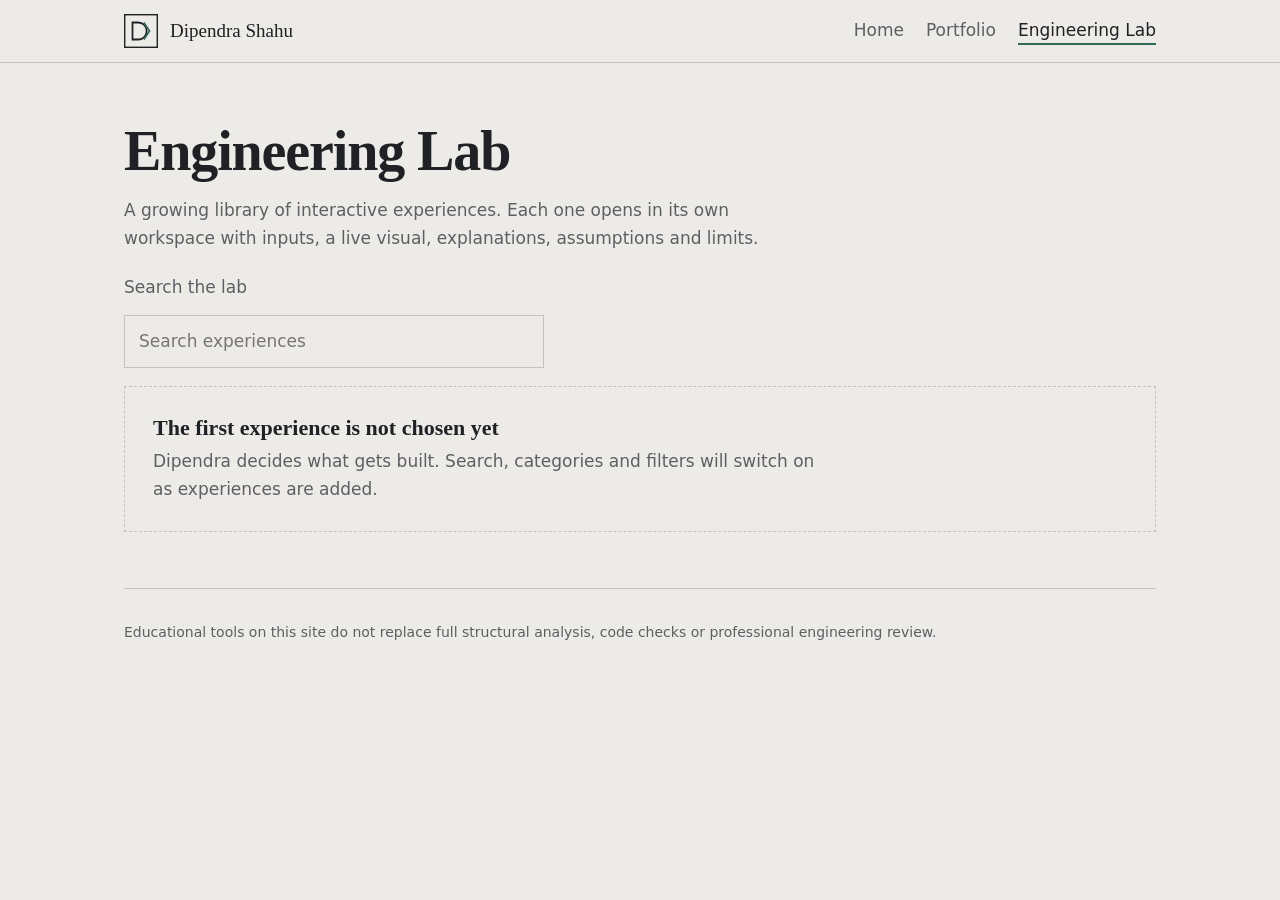
==== lab/index.html @ fe6e0334 "Add files via upload" ====
<!DOCTYPE html><html lang="en"><head><meta charset="UTF-8"><meta name="viewport" content="width=device-width,initial-scale=1"><title>Engineering Lab | Dipendra Shahu</title><link rel="stylesheet" href="../css/style.css"></head><body>
<header><div class="wrap"><a class="brand" href="../index.html"><img src="../assets/monogram.svg" alt="">Dipendra Shahu</a><nav aria-label="Main"><a href="../index.html">Home</a><a href="../portfolio/index.html">Portfolio</a><a href="../lab/index.html" aria-current="page">Engineering Lab</a></nav></div></header>
<main class="wrap"><section class="block"><h1 style="font-size:clamp(34px,6vw,56px)">Engineering Lab</h1><p style="margin-top:14px">A growing library of interactive experiences. Each one opens in its own workspace with inputs, a live visual, explanations, assumptions and limits.</p>
<label for="q" class="sr" style="display:block;margin-top:22px;color:var(--mute)">Search the lab</label><input id="q" class="search" type="search" placeholder="Search experiences" disabled>
<div class="empty"><h3>The first experience is not chosen yet</h3><p>Dipendra decides what gets built. Search, categories and filters will switch on as experiences are added.</p></div></section></main>
<footer><div class="wrap">Educational tools on this site do not replace full structural analysis, code checks or professional engineering review.</div></footer></body></html>
---- css/style.css ----
:root{--paper:#ecebe7;--ink:#202124;--mute:#5d5f63;--line:#c4c3bc;--soft:#e0dfd9;--accent:#2f6b5a;--serif:"Iowan Old Style","Palatino Linotype",Palatino,Georgia,serif;--sans:system-ui,-apple-system,"Segoe UI",Roboto,sans-serif}
*{box-sizing:border-box;margin:0;padding:0}
html{scroll-behavior:smooth}
body{background:var(--paper);color:var(--ink);font:17px/1.6 var(--sans)}
a{color:inherit}
a:focus-visible,input:focus-visible{outline:3px solid var(--accent);outline-offset:3px}
.wrap{max-width:1080px;margin:0 auto;padding:0 24px}
header{border-bottom:1px solid var(--line)}
header .wrap{display:flex;align-items:center;justify-content:space-between;gap:16px;flex-wrap:wrap;padding-top:14px;padding-bottom:14px}
.brand{display:flex;align-items:center;gap:12px;text-decoration:none;font-family:var(--serif);font-size:19px}
.brand img{width:34px;height:34px}
nav a{text-decoration:none;margin-left:22px;color:var(--mute);padding-bottom:3px;border-bottom:2px solid transparent}
nav a:hover,nav a[aria-current]{color:var(--ink);border-color:var(--accent)}
h1,h2,h3{font-family:var(--serif);font-weight:600;line-height:1.15}
h1{font-size:clamp(40px,8vw,84px);letter-spacing:-.02em}
h2{font-size:clamp(26px,4vw,36px);margin-bottom:14px}
h3{font-size:22px;margin-bottom:8px}
p{max-width:62ch;color:var(--mute)}
.hero{display:grid;grid-template-columns:1fr;gap:40px;padding:64px 0 56px}
.hero p{font-size:19px;margin-top:20px;color:var(--ink)}
.preview{border:1px solid var(--line);background:var(--soft);padding:18px}
.preview svg{width:100%;height:auto;display:block}
.preview label{display:flex;gap:14px;align-items:center;font-size:15px;color:var(--mute);margin-top:8px}
.preview input{flex:1;accent-color:var(--accent)}
.preview small{display:block;margin-top:6px;color:var(--mute);font-size:13px}
.routes{display:grid;grid-template-columns:1fr;border-top:1px solid var(--line);border-bottom:1px solid var(--line)}
.routes a{display:block;padding:36px 0;text-decoration:none}
.routes a:hover h2{color:var(--accent)}
.routes a+a{border-top:1px solid var(--line)}
section.block{padding:56px 0;border-bottom:1px solid var(--line)}
.empty{border:1px dashed var(--line);padding:28px;margin-top:18px}
.empty p{margin-top:6px}
.search{width:100%;max-width:420px;padding:12px 14px;border:1px solid var(--line);background:var(--paper);font:inherit;margin-top:14px}
footer{padding:32px 0;font-size:14px;color:var(--mute)}
@media(min-width:820px){.hero{grid-template-columns:1.05fr 1fr;align-items:center}.routes{grid-template-columns:1fr 1fr}.routes a{padding:44px 32px 44px 0}.routes a+a{border-top:0;border-left:1px solid var(--line);padding:44px 0 44px 32px}}
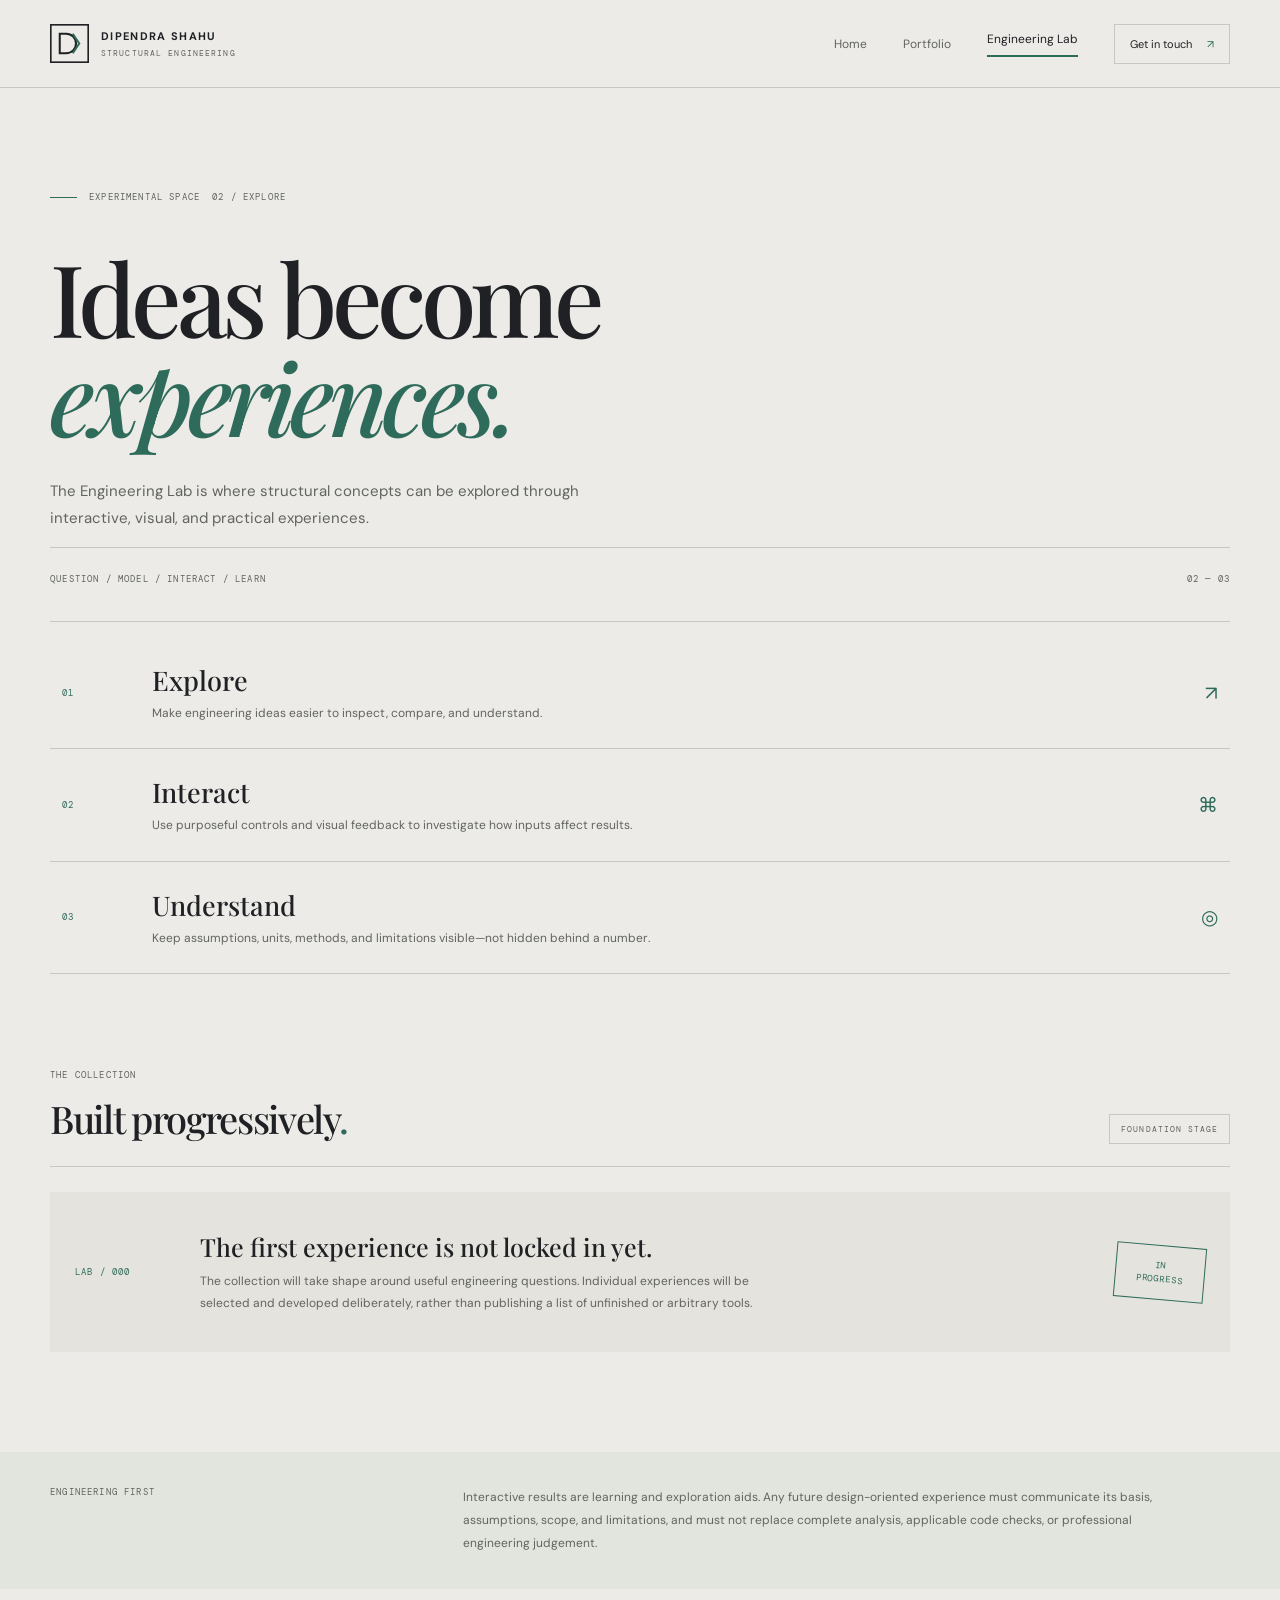
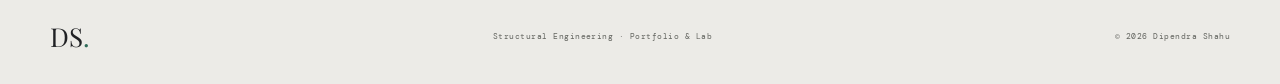
==== commit 7403bdf7: "Redesign portfolio and Engineering Lab foundation" ====
--- a/lab/index.html
+++ b/lab/index.html
@@ -1,6 +1,41 @@
-<!DOCTYPE html><html lang="en"><head><meta charset="UTF-8"><meta name="viewport" content="width=device-width,initial-scale=1"><title>Engineering Lab | Dipendra Shahu</title><link rel="stylesheet" href="../css/style.css"></head><body>
-<header><div class="wrap"><a class="brand" href="../index.html"><img src="../assets/monogram.svg" alt="">Dipendra Shahu</a><nav aria-label="Main"><a href="../index.html">Home</a><a href="../portfolio/index.html">Portfolio</a><a href="../lab/index.html" aria-current="page">Engineering Lab</a></nav></div></header>
-<main class="wrap"><section class="block"><h1 style="font-size:clamp(34px,6vw,56px)">Engineering Lab</h1><p style="margin-top:14px">A growing library of interactive experiences. Each one opens in its own workspace with inputs, a live visual, explanations, assumptions and limits.</p>
-<label for="q" class="sr" style="display:block;margin-top:22px;color:var(--mute)">Search the lab</label><input id="q" class="search" type="search" placeholder="Search experiences" disabled>
-<div class="empty"><h3>The first experience is not chosen yet</h3><p>Dipendra decides what gets built. Search, categories and filters will switch on as experiences are added.</p></div></section></main>
-<footer><div class="wrap">Educational tools on this site do not replace full structural analysis, code checks or professional engineering review.</div></footer></body></html>
+<!doctype html>
+<html lang="en">
+<head>
+  <meta charset="utf-8">
+  <meta name="viewport" content="width=device-width, initial-scale=1">
+  <meta name="theme-color" content="#ecebe7">
+  <meta name="description" content="An evolving interactive laboratory for structural engineering exploration by Dipendra Shahu.">
+  <title>Engineering Lab — Dipendra Shahu</title>
+  <link rel="preconnect" href="https://fonts.googleapis.com">
+  <link rel="preconnect" href="https://fonts.gstatic.com" crossorigin>
+  <link href="https://fonts.googleapis.com/css2?family=DM+Mono:wght@400;500&family=DM+Sans:wght@400;500;600;700&family=Playfair+Display:wght@500;600;700&display=swap" rel="stylesheet">
+  <link rel="stylesheet" href="../css/style.css">
+  <script src="../js/main.js" defer></script>
+</head>
+<body>
+  <header class="site-header">
+    <a class="brand" href="../index.html" aria-label="Dipendra Shahu home"><img src="../assets/monogram.svg" alt="" class="brand-mark"><span class="brand-name">DIPENDRA SHAHU<span class="brand-sub">STRUCTURAL ENGINEERING</span></span></a>
+    <button class="menu-toggle" type="button" aria-expanded="false" aria-controls="site-nav" aria-label="Open navigation"><span></span><span></span></button>
+    <nav class="site-nav" id="site-nav"><a class="nav-link" href="../index.html">Home</a><a class="nav-link" href="../portfolio/index.html">Portfolio</a><a class="nav-link active" href="index.html">Engineering Lab</a><a class="nav-contact" href="mailto:hello@dipendrashahu.com">Get in touch <span>↗</span></a></nav>
+  </header>
+  <main>
+    <section class="page-hero lab-page-hero page-wrap">
+      <p class="eyebrow"><span class="eyebrow-line"></span> EXPERIMENTAL SPACE <span class="eyebrow-index">02 / EXPLORE</span></p>
+      <h1>Ideas become<br><em>experiences.</em></h1>
+      <p class="page-lead">The Engineering Lab is where structural concepts can be explored through interactive, visual, and practical experiences.</p>
+      <div class="page-hero-rule"><span>QUESTION / MODEL / INTERACT / LEARN</span><span>02 — 03</span></div>
+    </section>
+    <section class="lab-principles page-wrap">
+      <div class="lab-principle"><span class="principle-no">01</span><div><h2>Explore</h2><p>Make engineering ideas easier to inspect, compare, and understand.</p></div><span class="principle-symbol">↗</span></div>
+      <div class="lab-principle"><span class="principle-no">02</span><div><h2>Interact</h2><p>Use purposeful controls and visual feedback to investigate how inputs affect results.</p></div><span class="principle-symbol">⌘</span></div>
+      <div class="lab-principle"><span class="principle-no">03</span><div><h2>Understand</h2><p>Keep assumptions, units, methods, and limitations visible—not hidden behind a number.</p></div><span class="principle-symbol">◎</span></div>
+    </section>
+    <section class="lab-roadmap page-wrap">
+      <div class="section-heading"><div><p class="section-kicker">THE COLLECTION</p><h2>Built progressively<span>.</span></h2></div><span class="status-note">FOUNDATION STAGE</span></div>
+      <div class="roadmap-panel"><div class="roadmap-index">LAB / 000</div><div><h3>The first experience is not locked in yet.</h3><p>The collection will take shape around useful engineering questions. Individual experiences will be selected and developed deliberately, rather than publishing a list of unfinished or arbitrary tools.</p></div><div class="roadmap-stamp">IN<br>PROGRESS</div></div>
+    </section>
+    <section class="lab-note"><div class="page-wrap lab-note-inner"><p class="section-kicker">ENGINEERING FIRST</p><p>Interactive results are learning and exploration aids. Any future design-oriented experience must communicate its basis, assumptions, scope, and limitations, and must not replace complete analysis, applicable code checks, or professional engineering judgement.</p></div></section>
+  </main>
+  <footer class="site-footer page-wrap"><a class="footer-brand" href="../index.html">DS<span>.</span></a><p>Structural Engineering · Portfolio & Lab</p><p>© <span data-year>2026</span> Dipendra Shahu</p></footer>
+</body>
+</html>
--- a/css/style.css
+++ b/css/style.css
@@ -1,35 +1,16 @@
-:root{--paper:#ecebe7;--ink:#202124;--mute:#5d5f63;--line:#c4c3bc;--soft:#e0dfd9;--accent:#2f6b5a;--serif:"Iowan Old Style","Palatino Linotype",Palatino,Georgia,serif;--sans:system-ui,-apple-system,"Segoe UI",Roboto,sans-serif}
-*{box-sizing:border-box;margin:0;padding:0}
-html{scroll-behavior:smooth}
-body{background:var(--paper);color:var(--ink);font:17px/1.6 var(--sans)}
-a{color:inherit}
-a:focus-visible,input:focus-visible{outline:3px solid var(--accent);outline-offset:3px}
-.wrap{max-width:1080px;margin:0 auto;padding:0 24px}
-header{border-bottom:1px solid var(--line)}
-header .wrap{display:flex;align-items:center;justify-content:space-between;gap:16px;flex-wrap:wrap;padding-top:14px;padding-bottom:14px}
-.brand{display:flex;align-items:center;gap:12px;text-decoration:none;font-family:var(--serif);font-size:19px}
-.brand img{width:34px;height:34px}
-nav a{text-decoration:none;margin-left:22px;color:var(--mute);padding-bottom:3px;border-bottom:2px solid transparent}
-nav a:hover,nav a[aria-current]{color:var(--ink);border-color:var(--accent)}
-h1,h2,h3{font-family:var(--serif);font-weight:600;line-height:1.15}
-h1{font-size:clamp(40px,8vw,84px);letter-spacing:-.02em}
-h2{font-size:clamp(26px,4vw,36px);margin-bottom:14px}
-h3{font-size:22px;margin-bottom:8px}
-p{max-width:62ch;color:var(--mute)}
-.hero{display:grid;grid-template-columns:1fr;gap:40px;padding:64px 0 56px}
-.hero p{font-size:19px;margin-top:20px;color:var(--ink)}
-.preview{border:1px solid var(--line);background:var(--soft);padding:18px}
-.preview svg{width:100%;height:auto;display:block}
-.preview label{display:flex;gap:14px;align-items:center;font-size:15px;color:var(--mute);margin-top:8px}
-.preview input{flex:1;accent-color:var(--accent)}
-.preview small{display:block;margin-top:6px;color:var(--mute);font-size:13px}
-.routes{display:grid;grid-template-columns:1fr;border-top:1px solid var(--line);border-bottom:1px solid var(--line)}
-.routes a{display:block;padding:36px 0;text-decoration:none}
-.routes a:hover h2{color:var(--accent)}
-.routes a+a{border-top:1px solid var(--line)}
-section.block{padding:56px 0;border-bottom:1px solid var(--line)}
-.empty{border:1px dashed var(--line);padding:28px;margin-top:18px}
-.empty p{margin-top:6px}
-.search{width:100%;max-width:420px;padding:12px 14px;border:1px solid var(--line);background:var(--paper);font:inherit;margin-top:14px}
-footer{padding:32px 0;font-size:14px;color:var(--mute)}
-@media(min-width:820px){.hero{grid-template-columns:1.05fr 1fr;align-items:center}.routes{grid-template-columns:1fr 1fr}.routes a{padding:44px 32px 44px 0}.routes a+a{border-top:0;border-left:1px solid var(--line);padding:44px 0 44px 32px}}
+:root{--paper:#ecebe7;--paper-2:#e4e3dd;--ink:#202124;--muted:#62645f;--line:#c9c8c0;--soft:#d9d8d1;--accent:#2f6b5a;--accent-dark:#214e42;--serif:"Playfair Display",Georgia,serif;--sans:"DM Sans",Arial,sans-serif;--mono:"DM Mono",monospace;--wrap:1180px}
+*{box-sizing:border-box}html{scroll-behavior:smooth}body{margin:0;background:var(--paper);color:var(--ink);font-family:var(--sans);-webkit-font-smoothing:antialiased}a{color:inherit;text-decoration:none}.page-wrap{width:min(var(--wrap),calc(100% - 88px));margin-inline:auto}
+.site-header{height:88px;padding:0 max(44px,calc((100vw - var(--wrap))/2));display:flex;align-items:center;justify-content:space-between;border-bottom:1px solid var(--line);position:relative;z-index:5}.brand{display:flex;align-items:center;gap:12px}.brand-mark{width:39px;height:39px}.brand-name{font-size:11px;font-weight:700;letter-spacing:.12em;line-height:1.35}.brand-sub{display:block;margin-top:4px;font-family:var(--mono);font-size:8px;font-weight:400;letter-spacing:.14em;color:var(--muted)}.site-nav{display:flex;align-items:center;gap:36px}.nav-link{font-size:12px;color:var(--muted);transition:color .2s}.nav-link:hover,.nav-link.active{color:var(--ink)}.nav-link.active:after{content:"";display:block;height:2px;background:var(--accent);margin-top:8px}.nav-contact{font-size:11px;border:1px solid var(--line);padding:12px 15px}.nav-contact span{color:var(--accent);margin-left:12px}.menu-toggle{display:none}
+.hero{min-height:590px;padding-top:92px;padding-bottom:86px;display:grid;grid-template-columns:1.05fr .95fr;gap:7%;align-items:center}.eyebrow,.section-kicker,.destination-meta,.art-topline,.art-caption,.visual-caption,.page-hero-rule,.status-note,.principle-no,.roadmap-index{font-family:var(--mono);font-size:9px;letter-spacing:.13em;color:var(--muted)}.eyebrow{display:flex;align-items:center;gap:12px}.eyebrow-line{display:inline-block;width:27px;height:1px;background:var(--accent)}.eyebrow-index{margin-left:auto}.hero h1,.page-hero h1{font-family:var(--serif);font-size:clamp(62px,7.2vw,98px);font-weight:500;line-height:.99;letter-spacing:-.055em;margin:32px 0 24px}.hero h1 em,.page-hero h1 em,.statement-content h2 em{font-weight:500;color:var(--accent)}.hero-intro,.page-lead{max-width:440px;color:var(--muted);font-size:15px;line-height:1.8}.hero-actions{display:flex;align-items:center;gap:27px;margin-top:34px}.button{display:inline-flex;align-items:center;gap:25px;padding:16px 19px;font-size:11px;font-weight:600;transition:transform .2s,background .2s}.button:hover{transform:translateY(-2px)}.button-dark{background:var(--ink);color:var(--paper)}.button-dark span,.button-light span{font-size:15px;color:#8eb5a5}.text-link{font-size:11px;font-weight:600}.text-link span{margin-left:10px;color:var(--accent);font-size:16px}
+.hero-art{height:390px;background:var(--paper-2);padding:18px 20px;position:relative;overflow:hidden}.art-topline,.art-caption{display:flex;justify-content:space-between;font-size:8px}.art-grid{position:absolute;inset:54px 20px 48px;background-image:linear-gradient(to right,rgba(32,33,36,.07) 1px,transparent 1px),linear-gradient(to bottom,rgba(32,33,36,.07) 1px,transparent 1px);background-size:34px 34px}.art-axis{position:absolute;background:var(--accent);opacity:.75}.axis-x{height:1px;width:90%;left:5%;top:54%}.axis-y{width:1px;height:85%;top:7%;left:49%}.art-frame{position:absolute;border:1px solid var(--ink);transform:skewY(-29deg) rotate(0deg)}.frame-one{width:46%;height:43%;left:22%;top:26%}.frame-two{width:46%;height:43%;left:30%;top:18%;border-color:var(--accent);border-width:2px}.art-node{position:absolute;width:9px;height:9px;border-radius:50%;background:var(--accent);border:2px solid var(--paper-2)}.node-a{left:28%;top:22%}.node-b{left:72%;top:51%}.node-c{left:49%;top:72%}.art-label{position:absolute;font-family:var(--mono);font-size:8px;letter-spacing:.12em;color:var(--muted)}.label-a{left:8%;top:18%}.label-b{right:6%;bottom:20%}.art-coordinate{position:absolute;right:4%;top:8%;font-family:var(--mono);font-size:8px;line-height:1.7;color:var(--muted)}.art-number{position:absolute;left:7%;bottom:4%;font-family:var(--serif);font-size:60px;letter-spacing:-.08em}.art-number span{color:var(--accent)}.art-caption{position:absolute;bottom:17px;left:20px;right:20px}
+.intro-strip{padding:28px 0 35px;border-top:1px solid var(--line);display:grid;grid-template-columns:1fr 2fr;align-items:start}.section-kicker{margin:0}.intro-statement{font-family:var(--serif);font-size:clamp(23px,3vw,36px);line-height:1.35;max-width:650px;margin:0;letter-spacing:-.025em}.intro-statement span{color:var(--muted)}
+.destination-grid{display:grid;grid-template-columns:1fr 1fr;gap:20px;padding-top:16px;padding-bottom:110px}.destination-card{border:1px solid var(--line);padding:20px;display:block;transition:border-color .25s,transform .25s}.destination-card:hover{border-color:var(--accent);transform:translateY(-4px)}.destination-meta{display:flex;justify-content:space-between}.destination-meta span:last-child{font-size:16px;color:var(--accent)}.destination-visual{height:230px;position:relative;overflow:hidden;margin:17px 0 21px}.portfolio-visual{background:#dcded7}.sheet{position:absolute;width:42%;height:75%;border:1px solid #777d73;background:#e9e9e2;transform:rotate(-8deg)}.sheet-back{left:28%;top:14%;opacity:.65}.sheet-front{left:36%;top:8%;padding:25px 18px;box-shadow:12px 12px 0 rgba(32,33,36,.08);transform:rotate(5deg)}.sheet-front i{display:block;height:3px;background:#aeb3a8;margin-bottom:12px;width:80%}.sheet-front i:nth-child(2){width:58%}.sheet-front i:nth-child(3){width:70%}.sheet-front b{display:block;width:100%;height:62px;margin-top:17px;border:1px solid var(--accent);background:repeating-linear-gradient(0deg,transparent 0 10px,rgba(47,107,90,.16) 11px 12px)}.visual-caption{position:absolute;bottom:15px;left:16px;font-size:8px}.lab-visual{background:#dce2dc}.lab-orbit{position:absolute;border:1px solid rgba(47,107,90,.55);border-radius:50%;left:50%;top:48%;transform:translate(-50%,-50%) rotate(-25deg)}.orbit-one{width:250px;height:130px}.orbit-two{width:190px;height:190px;transform:translate(-50%,-50%) rotate(55deg)}.lab-core{position:absolute;width:58px;height:58px;border-radius:50%;left:50%;top:48%;transform:translate(-50%,-50%);background:var(--accent);box-shadow:0 0 0 12px rgba(47,107,90,.1)}.lab-point{position:absolute;width:10px;height:10px;border-radius:50%;background:var(--ink)}.point-one{left:28%;top:29%}.point-two{right:25%;top:57%}.point-three{left:52%;bottom:12%}.destination-bottom{display:flex;align-items:center;justify-content:space-between}.destination-bottom h2{font-family:var(--serif);font-size:29px;font-weight:500;margin:0 0 7px}.destination-bottom p{font-size:12px;color:var(--muted);margin:0}.round-arrow{width:38px;height:38px;border:1px solid var(--line);border-radius:50%;display:grid;place-items:center;color:var(--accent)}
+.statement-section{border-top:1px solid var(--line);padding:34px 0 105px;display:grid;grid-template-columns:1fr 2fr;gap:30px}.statement-content h2{font-family:var(--serif);font-weight:500;font-size:clamp(32px,4.4vw,54px);line-height:1.2;letter-spacing:-.035em;margin:0 0 22px}.statement-content p{max-width:520px;font-size:13px;line-height:1.9;color:var(--muted);margin:0}
+.work-preview{padding-bottom:110px}.section-heading{display:flex;align-items:end;justify-content:space-between;border-bottom:1px solid var(--line);padding-bottom:22px}.section-heading h2{font-family:var(--serif);font-size:38px;font-weight:500;letter-spacing:-.035em;margin:12px 0 0}.section-heading h2 span,.profile-inner h2 span{color:var(--accent)}.section-heading>.text-link{margin-bottom:5px}.empty-work{display:grid;grid-template-columns:70px 1fr 50px;align-items:center;padding:32px 20px;border-bottom:1px solid var(--line)}.empty-index{font-family:var(--mono);font-size:11px;color:var(--accent)}.empty-work h3,.case-empty h3,.roadmap-panel h3{font-family:var(--serif);font-size:23px;font-weight:500;margin:0 0 8px}.empty-work p,.case-empty p,.roadmap-panel p{font-size:12px;line-height:1.8;color:var(--muted);max-width:600px;margin:0}.empty-mark{font-size:27px;color:var(--accent);justify-self:end}
+.closing-band{background:var(--accent-dark);color:var(--paper);padding:65px 0 72px}.closing-inner .section-kicker{color:#b3c8bd}.closing-inner h2{font-family:var(--serif);font-size:clamp(38px,5vw,58px);font-weight:500;line-height:1.12;letter-spacing:-.035em;margin:22px 0 28px}.button-light{background:var(--paper);color:var(--ink)}.button-light span{color:var(--accent)}
+.site-footer{min-height:95px;display:flex;align-items:center;justify-content:space-between;gap:20px}.footer-brand{font-family:var(--serif);font-size:26px}.footer-brand span{color:var(--accent)}.site-footer p{font-family:var(--mono);font-size:8px;letter-spacing:.06em;color:var(--muted)}
+.page-hero{padding-top:94px;padding-bottom:36px;min-height:475px;display:flex;flex-direction:column;align-items:flex-start}.page-hero h1{font-size:clamp(66px,8vw,100px);margin:35px 0 18px}.page-lead{max-width:530px}.page-hero-rule{margin-top:auto;padding-top:25px;border-top:1px solid var(--line);width:100%;display:flex;justify-content:space-between}.portfolio-intro{border-top:1px solid var(--line);padding:38px 0 95px;display:grid;grid-template-columns:1fr 1fr;gap:8%;align-items:start}.portfolio-intro h2{font-family:var(--serif);font-size:40px;font-weight:500;line-height:1.15;letter-spacing:-.03em;margin:17px 0 0}.portfolio-intro>p{font-size:13px;line-height:1.9;color:var(--muted);max-width:510px;margin:25px 0 0}.case-study-area{padding-bottom:100px}.status-note{border:1px solid var(--line);padding:9px 11px;font-size:8px}.case-empty{display:grid;grid-template-columns:210px 1fr;gap:45px;align-items:center;padding:55px 4%;border-bottom:1px solid var(--line)}.case-empty-graphic{height:160px;background:var(--paper-2);position:relative;display:grid;place-items:center;overflow:hidden}.case-empty-graphic span{font-family:var(--serif);font-size:52px;color:var(--accent);z-index:1}.case-empty-graphic i{position:absolute;width:170px;height:1px;background:var(--line);transform:rotate(35deg)}.case-empty-graphic i:nth-child(3){transform:rotate(-35deg)}.case-empty-graphic i:nth-child(4){transform:rotate(90deg)}.case-empty h3{font-size:27px}.profile-band{background:var(--paper-2);padding:60px 0}.profile-inner{display:grid;grid-template-columns:1fr 2fr;gap:30px}.profile-inner h2{font-family:var(--serif);font-size:38px;font-weight:500;margin:0 0 12px}.profile-inner p:not(.section-kicker){font-size:13px;line-height:1.8;color:var(--muted);max-width:560px;margin:0 0 20px}
+.lab-page-hero{min-height:490px}.lab-principles{border-top:1px solid var(--line);padding:15px 0 95px}.lab-principle{display:grid;grid-template-columns:90px 1fr 40px;align-items:center;padding:25px 12px;border-bottom:1px solid var(--line)}.principle-no{color:var(--accent)}.lab-principle h2{font-family:var(--serif);font-size:27px;font-weight:500;margin:0 0 5px}.lab-principle p{font-size:12px;color:var(--muted);margin:0;line-height:1.7}.principle-symbol{font-size:20px;color:var(--accent);justify-self:end}.lab-roadmap{padding-bottom:100px}.roadmap-panel{display:grid;grid-template-columns:100px 1fr 90px;gap:25px;align-items:center;padding:38px 25px;background:var(--paper-2);margin-top:25px}.roadmap-index{color:var(--accent)}.roadmap-panel h3{font-size:25px}.roadmap-stamp{border:1px solid var(--accent);color:var(--accent);font-family:var(--mono);font-size:9px;letter-spacing:.1em;line-height:1.5;text-align:center;padding:13px 8px;transform:rotate(5deg)}.lab-note{background:#e2e4de;padding:34px 0}.lab-note-inner{display:grid;grid-template-columns:1fr 2fr;gap:30px}.lab-note-inner>p:last-child{font-size:12px;line-height:1.9;color:var(--muted);max-width:720px;margin:0}
+@media(max-width:800px){.page-wrap{width:calc(100% - 44px)}.site-header{height:75px;padding:0 22px}.site-nav{gap:19px}.hero{grid-template-columns:1fr;gap:45px;padding-top:70px}.hero-art{height:330px}.intro-strip,.statement-section{grid-template-columns:1fr;gap:20px}.destination-grid{padding-bottom:75px}.statement-section{padding-bottom:75px}.work-preview{padding-bottom:75px}.page-hero{min-height:430px;padding-top:75px}.portfolio-intro{grid-template-columns:1fr;gap:10px;padding-bottom:70px}.portfolio-intro>p{margin-top:0}.case-empty{grid-template-columns:160px 1fr;gap:25px}.profile-inner,.lab-note-inner{grid-template-columns:1fr;gap:18px}}
+@media(max-width:600px){.page-wrap{width:calc(100% - 36px)}.site-header{padding:0 18px}.brand-mark{width:34px;height:34px}.menu-toggle{display:flex;width:38px;height:38px;border:1px solid var(--line);background:transparent;align-items:center;justify-content:center;flex-direction:column;gap:5px}.menu-toggle span{width:15px;height:1px;background:var(--ink)}.site-nav{display:none;position:absolute;top:74px;left:0;right:0;background:var(--paper);border-bottom:1px solid var(--line);padding:20px 22px 24px;align-items:stretch;gap:20px;flex-direction:column}.site-nav.is-open{display:flex}.nav-link.active:after{display:none}.nav-contact{align-self:flex-start}.hero{padding-top:58px;padding-bottom:65px}.hero h1{font-size:65px;margin-top:27px}.hero-intro{font-size:14px}.hero-actions{align-items:flex-start;flex-direction:column;gap:20px}.hero-art{height:285px}.art-number{font-size:48px}.intro-strip{padding-top:24px}.intro-statement{font-size:27px}.destination-grid{grid-template-columns:1fr;gap:14px;padding-bottom:70px}.destination-visual{height:200px}.destination-bottom h2{font-size:26px}.statement-content h2{font-size:35px}.section-heading h2{font-size:31px}.section-heading{align-items:flex-start;gap:15px}.section-heading>.text-link{font-size:10px;white-space:nowrap;margin-top:28px}.empty-work{grid-template-columns:35px 1fr 20px;padding:25px 0;gap:12px}.empty-work h3{font-size:20px}.empty-work p{font-size:11px}.closing-band{padding:52px 0}.site-footer{padding-top:20px;padding-bottom:20px;flex-wrap:wrap;justify-content:flex-start}.site-footer p{width:calc(50% - 25px)}.site-footer p:last-child{text-align:right}.page-hero{padding-top:60px;min-height:410px}.page-hero h1{font-size:67px}.page-lead{font-size:14px}.portfolio-intro h2{font-size:34px}.case-empty{grid-template-columns:1fr;gap:24px;padding:35px 0}.case-empty-graphic{width:100%;height:140px}.profile-inner h2{font-size:33px}.lab-principles{padding-bottom:65px}.lab-principle{grid-template-columns:42px 1fr 25px;padding:22px 0;gap:10px}.lab-principle h2{font-size:24px}.roadmap-panel{grid-template-columns:1fr auto;gap:16px;padding:25px 18px}.roadmap-panel>div:nth-child(2){grid-column:1/-1;grid-row:2}.roadmap-stamp{grid-column:2;grid-row:1}.lab-note{padding:28px 0}}
+@media(prefers-reduced-motion:reduce){html{scroll-behavior:auto}*,*:before,*:after{transition:none!important}}
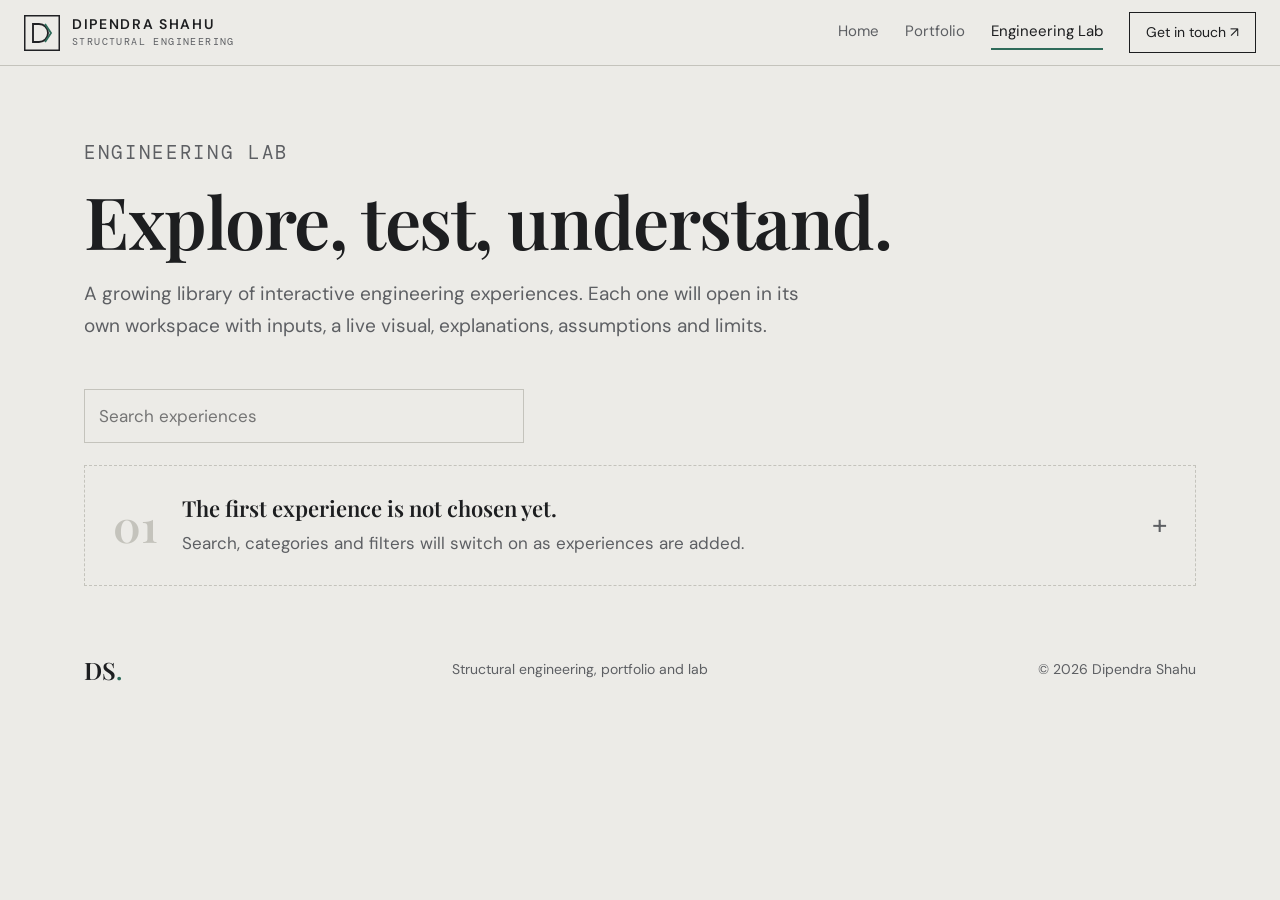
==== commit 911010e1: "Add files via upload" ====
--- a/lab/index.html
+++ b/lab/index.html
@@ -4,7 +4,6 @@
   <meta charset="utf-8">
   <meta name="viewport" content="width=device-width, initial-scale=1">
   <meta name="theme-color" content="#ecebe7">
-  <meta name="description" content="An evolving interactive laboratory for structural engineering exploration by Dipendra Shahu.">
   <title>Engineering Lab — Dipendra Shahu</title>
   <link rel="preconnect" href="https://fonts.googleapis.com">
   <link rel="preconnect" href="https://fonts.gstatic.com" crossorigin>
@@ -14,28 +13,26 @@
 </head>
 <body>
   <header class="site-header">
-    <a class="brand" href="../index.html" aria-label="Dipendra Shahu home"><img src="../assets/monogram.svg" alt="" class="brand-mark"><span class="brand-name">DIPENDRA SHAHU<span class="brand-sub">STRUCTURAL ENGINEERING</span></span></a>
+    <a class="brand" href="../index.html" aria-label="Dipendra Shahu home">
+      <img src="../assets/monogram.svg" alt="" class="brand-mark">
+      <span class="brand-name">DIPENDRA SHAHU<span class="brand-sub">STRUCTURAL ENGINEERING</span></span>
+    </a>
     <button class="menu-toggle" type="button" aria-expanded="false" aria-controls="site-nav" aria-label="Open navigation"><span></span><span></span></button>
-    <nav class="site-nav" id="site-nav"><a class="nav-link" href="../index.html">Home</a><a class="nav-link" href="../portfolio/index.html">Portfolio</a><a class="nav-link active" href="index.html">Engineering Lab</a><a class="nav-contact" href="mailto:hello@dipendrashahu.com">Get in touch <span>↗</span></a></nav>
+    <nav class="site-nav" id="site-nav">
+      <a class="nav-link" href="../index.html">Home</a>
+      <a class="nav-link" href="../portfolio/index.html">Portfolio</a>
+      <a class="nav-link active" href="../lab/index.html">Engineering Lab</a>
+      <a class="nav-contact" href="mailto:hello@dipendrashahu.com">Get in touch <span>↗</span></a>
+    </nav>
   </header>
   <main>
-    <section class="page-hero lab-page-hero page-wrap">
-      <p class="eyebrow"><span class="eyebrow-line"></span> EXPERIMENTAL SPACE <span class="eyebrow-index">02 / EXPLORE</span></p>
-      <h1>Ideas become<br><em>experiences.</em></h1>
-      <p class="page-lead">The Engineering Lab is where structural concepts can be explored through interactive, visual, and practical experiences.</p>
-      <div class="page-hero-rule"><span>QUESTION / MODEL / INTERACT / LEARN</span><span>02 — 03</span></div>
-    </section>
-    <section class="lab-principles page-wrap">
-      <div class="lab-principle"><span class="principle-no">01</span><div><h2>Explore</h2><p>Make engineering ideas easier to inspect, compare, and understand.</p></div><span class="principle-symbol">↗</span></div>
-      <div class="lab-principle"><span class="principle-no">02</span><div><h2>Interact</h2><p>Use purposeful controls and visual feedback to investigate how inputs affect results.</p></div><span class="principle-symbol">⌘</span></div>
-      <div class="lab-principle"><span class="principle-no">03</span><div><h2>Understand</h2><p>Keep assumptions, units, methods, and limitations visible—not hidden behind a number.</p></div><span class="principle-symbol">◎</span></div>
-    </section>
-    <section class="lab-roadmap page-wrap">
-      <div class="section-heading"><div><p class="section-kicker">THE COLLECTION</p><h2>Built progressively<span>.</span></h2></div><span class="status-note">FOUNDATION STAGE</span></div>
-      <div class="roadmap-panel"><div class="roadmap-index">LAB / 000</div><div><h3>The first experience is not locked in yet.</h3><p>The collection will take shape around useful engineering questions. Individual experiences will be selected and developed deliberately, rather than publishing a list of unfinished or arbitrary tools.</p></div><div class="roadmap-stamp">IN<br>PROGRESS</div></div>
-    </section>
-    <section class="lab-note"><div class="page-wrap lab-note-inner"><p class="section-kicker">ENGINEERING FIRST</p><p>Interactive results are learning and exploration aids. Any future design-oriented experience must communicate its basis, assumptions, scope, and limitations, and must not replace complete analysis, applicable code checks, or professional engineering judgement.</p></div></section>
+    <section class="page-head page-wrap"><p class="section-kicker">ENGINEERING LAB</p><h1>Explore, test, understand.</h1><p>A growing library of interactive engineering experiences. Each one will open in its own workspace with inputs, a live visual, explanations, assumptions and limits.</p></section>
+    <section class="page-block page-wrap"><label for="q" style="position:absolute;left:-9999px">Search the lab</label><input id="q" class="lab-search" type="search" placeholder="Search experiences" disabled><div class="empty-work"><span class="empty-index">01</span><div><h3>The first experience is not chosen yet.</h3><p>Search, categories and filters will switch on as experiences are added.</p></div><span class="empty-mark">+</span></div></section>
   </main>
-  <footer class="site-footer page-wrap"><a class="footer-brand" href="../index.html">DS<span>.</span></a><p>Structural Engineering · Portfolio & Lab</p><p>© <span data-year>2026</span> Dipendra Shahu</p></footer>
+  <footer class="site-footer page-wrap">
+    <a class="footer-brand" href="../index.html">DS<span>.</span></a>
+    <p>Structural engineering, portfolio and lab</p>
+    <p>© <span data-year>2026</span> Dipendra Shahu</p>
+  </footer>
 </body>
-</html>+</html>
--- a/css/style.css
+++ b/css/style.css
@@ -1,16 +1,103 @@
-:root{--paper:#ecebe7;--paper-2:#e4e3dd;--ink:#202124;--muted:#62645f;--line:#c9c8c0;--soft:#d9d8d1;--accent:#2f6b5a;--accent-dark:#214e42;--serif:"Playfair Display",Georgia,serif;--sans:"DM Sans",Arial,sans-serif;--mono:"DM Mono",monospace;--wrap:1180px}
-*{box-sizing:border-box}html{scroll-behavior:smooth}body{margin:0;background:var(--paper);color:var(--ink);font-family:var(--sans);-webkit-font-smoothing:antialiased}a{color:inherit;text-decoration:none}.page-wrap{width:min(var(--wrap),calc(100% - 88px));margin-inline:auto}
-.site-header{height:88px;padding:0 max(44px,calc((100vw - var(--wrap))/2));display:flex;align-items:center;justify-content:space-between;border-bottom:1px solid var(--line);position:relative;z-index:5}.brand{display:flex;align-items:center;gap:12px}.brand-mark{width:39px;height:39px}.brand-name{font-size:11px;font-weight:700;letter-spacing:.12em;line-height:1.35}.brand-sub{display:block;margin-top:4px;font-family:var(--mono);font-size:8px;font-weight:400;letter-spacing:.14em;color:var(--muted)}.site-nav{display:flex;align-items:center;gap:36px}.nav-link{font-size:12px;color:var(--muted);transition:color .2s}.nav-link:hover,.nav-link.active{color:var(--ink)}.nav-link.active:after{content:"";display:block;height:2px;background:var(--accent);margin-top:8px}.nav-contact{font-size:11px;border:1px solid var(--line);padding:12px 15px}.nav-contact span{color:var(--accent);margin-left:12px}.menu-toggle{display:none}
-.hero{min-height:590px;padding-top:92px;padding-bottom:86px;display:grid;grid-template-columns:1.05fr .95fr;gap:7%;align-items:center}.eyebrow,.section-kicker,.destination-meta,.art-topline,.art-caption,.visual-caption,.page-hero-rule,.status-note,.principle-no,.roadmap-index{font-family:var(--mono);font-size:9px;letter-spacing:.13em;color:var(--muted)}.eyebrow{display:flex;align-items:center;gap:12px}.eyebrow-line{display:inline-block;width:27px;height:1px;background:var(--accent)}.eyebrow-index{margin-left:auto}.hero h1,.page-hero h1{font-family:var(--serif);font-size:clamp(62px,7.2vw,98px);font-weight:500;line-height:.99;letter-spacing:-.055em;margin:32px 0 24px}.hero h1 em,.page-hero h1 em,.statement-content h2 em{font-weight:500;color:var(--accent)}.hero-intro,.page-lead{max-width:440px;color:var(--muted);font-size:15px;line-height:1.8}.hero-actions{display:flex;align-items:center;gap:27px;margin-top:34px}.button{display:inline-flex;align-items:center;gap:25px;padding:16px 19px;font-size:11px;font-weight:600;transition:transform .2s,background .2s}.button:hover{transform:translateY(-2px)}.button-dark{background:var(--ink);color:var(--paper)}.button-dark span,.button-light span{font-size:15px;color:#8eb5a5}.text-link{font-size:11px;font-weight:600}.text-link span{margin-left:10px;color:var(--accent);font-size:16px}
-.hero-art{height:390px;background:var(--paper-2);padding:18px 20px;position:relative;overflow:hidden}.art-topline,.art-caption{display:flex;justify-content:space-between;font-size:8px}.art-grid{position:absolute;inset:54px 20px 48px;background-image:linear-gradient(to right,rgba(32,33,36,.07) 1px,transparent 1px),linear-gradient(to bottom,rgba(32,33,36,.07) 1px,transparent 1px);background-size:34px 34px}.art-axis{position:absolute;background:var(--accent);opacity:.75}.axis-x{height:1px;width:90%;left:5%;top:54%}.axis-y{width:1px;height:85%;top:7%;left:49%}.art-frame{position:absolute;border:1px solid var(--ink);transform:skewY(-29deg) rotate(0deg)}.frame-one{width:46%;height:43%;left:22%;top:26%}.frame-two{width:46%;height:43%;left:30%;top:18%;border-color:var(--accent);border-width:2px}.art-node{position:absolute;width:9px;height:9px;border-radius:50%;background:var(--accent);border:2px solid var(--paper-2)}.node-a{left:28%;top:22%}.node-b{left:72%;top:51%}.node-c{left:49%;top:72%}.art-label{position:absolute;font-family:var(--mono);font-size:8px;letter-spacing:.12em;color:var(--muted)}.label-a{left:8%;top:18%}.label-b{right:6%;bottom:20%}.art-coordinate{position:absolute;right:4%;top:8%;font-family:var(--mono);font-size:8px;line-height:1.7;color:var(--muted)}.art-number{position:absolute;left:7%;bottom:4%;font-family:var(--serif);font-size:60px;letter-spacing:-.08em}.art-number span{color:var(--accent)}.art-caption{position:absolute;bottom:17px;left:20px;right:20px}
-.intro-strip{padding:28px 0 35px;border-top:1px solid var(--line);display:grid;grid-template-columns:1fr 2fr;align-items:start}.section-kicker{margin:0}.intro-statement{font-family:var(--serif);font-size:clamp(23px,3vw,36px);line-height:1.35;max-width:650px;margin:0;letter-spacing:-.025em}.intro-statement span{color:var(--muted)}
-.destination-grid{display:grid;grid-template-columns:1fr 1fr;gap:20px;padding-top:16px;padding-bottom:110px}.destination-card{border:1px solid var(--line);padding:20px;display:block;transition:border-color .25s,transform .25s}.destination-card:hover{border-color:var(--accent);transform:translateY(-4px)}.destination-meta{display:flex;justify-content:space-between}.destination-meta span:last-child{font-size:16px;color:var(--accent)}.destination-visual{height:230px;position:relative;overflow:hidden;margin:17px 0 21px}.portfolio-visual{background:#dcded7}.sheet{position:absolute;width:42%;height:75%;border:1px solid #777d73;background:#e9e9e2;transform:rotate(-8deg)}.sheet-back{left:28%;top:14%;opacity:.65}.sheet-front{left:36%;top:8%;padding:25px 18px;box-shadow:12px 12px 0 rgba(32,33,36,.08);transform:rotate(5deg)}.sheet-front i{display:block;height:3px;background:#aeb3a8;margin-bottom:12px;width:80%}.sheet-front i:nth-child(2){width:58%}.sheet-front i:nth-child(3){width:70%}.sheet-front b{display:block;width:100%;height:62px;margin-top:17px;border:1px solid var(--accent);background:repeating-linear-gradient(0deg,transparent 0 10px,rgba(47,107,90,.16) 11px 12px)}.visual-caption{position:absolute;bottom:15px;left:16px;font-size:8px}.lab-visual{background:#dce2dc}.lab-orbit{position:absolute;border:1px solid rgba(47,107,90,.55);border-radius:50%;left:50%;top:48%;transform:translate(-50%,-50%) rotate(-25deg)}.orbit-one{width:250px;height:130px}.orbit-two{width:190px;height:190px;transform:translate(-50%,-50%) rotate(55deg)}.lab-core{position:absolute;width:58px;height:58px;border-radius:50%;left:50%;top:48%;transform:translate(-50%,-50%);background:var(--accent);box-shadow:0 0 0 12px rgba(47,107,90,.1)}.lab-point{position:absolute;width:10px;height:10px;border-radius:50%;background:var(--ink)}.point-one{left:28%;top:29%}.point-two{right:25%;top:57%}.point-three{left:52%;bottom:12%}.destination-bottom{display:flex;align-items:center;justify-content:space-between}.destination-bottom h2{font-family:var(--serif);font-size:29px;font-weight:500;margin:0 0 7px}.destination-bottom p{font-size:12px;color:var(--muted);margin:0}.round-arrow{width:38px;height:38px;border:1px solid var(--line);border-radius:50%;display:grid;place-items:center;color:var(--accent)}
-.statement-section{border-top:1px solid var(--line);padding:34px 0 105px;display:grid;grid-template-columns:1fr 2fr;gap:30px}.statement-content h2{font-family:var(--serif);font-weight:500;font-size:clamp(32px,4.4vw,54px);line-height:1.2;letter-spacing:-.035em;margin:0 0 22px}.statement-content p{max-width:520px;font-size:13px;line-height:1.9;color:var(--muted);margin:0}
-.work-preview{padding-bottom:110px}.section-heading{display:flex;align-items:end;justify-content:space-between;border-bottom:1px solid var(--line);padding-bottom:22px}.section-heading h2{font-family:var(--serif);font-size:38px;font-weight:500;letter-spacing:-.035em;margin:12px 0 0}.section-heading h2 span,.profile-inner h2 span{color:var(--accent)}.section-heading>.text-link{margin-bottom:5px}.empty-work{display:grid;grid-template-columns:70px 1fr 50px;align-items:center;padding:32px 20px;border-bottom:1px solid var(--line)}.empty-index{font-family:var(--mono);font-size:11px;color:var(--accent)}.empty-work h3,.case-empty h3,.roadmap-panel h3{font-family:var(--serif);font-size:23px;font-weight:500;margin:0 0 8px}.empty-work p,.case-empty p,.roadmap-panel p{font-size:12px;line-height:1.8;color:var(--muted);max-width:600px;margin:0}.empty-mark{font-size:27px;color:var(--accent);justify-self:end}
-.closing-band{background:var(--accent-dark);color:var(--paper);padding:65px 0 72px}.closing-inner .section-kicker{color:#b3c8bd}.closing-inner h2{font-family:var(--serif);font-size:clamp(38px,5vw,58px);font-weight:500;line-height:1.12;letter-spacing:-.035em;margin:22px 0 28px}.button-light{background:var(--paper);color:var(--ink)}.button-light span{color:var(--accent)}
-.site-footer{min-height:95px;display:flex;align-items:center;justify-content:space-between;gap:20px}.footer-brand{font-family:var(--serif);font-size:26px}.footer-brand span{color:var(--accent)}.site-footer p{font-family:var(--mono);font-size:8px;letter-spacing:.06em;color:var(--muted)}
-.page-hero{padding-top:94px;padding-bottom:36px;min-height:475px;display:flex;flex-direction:column;align-items:flex-start}.page-hero h1{font-size:clamp(66px,8vw,100px);margin:35px 0 18px}.page-lead{max-width:530px}.page-hero-rule{margin-top:auto;padding-top:25px;border-top:1px solid var(--line);width:100%;display:flex;justify-content:space-between}.portfolio-intro{border-top:1px solid var(--line);padding:38px 0 95px;display:grid;grid-template-columns:1fr 1fr;gap:8%;align-items:start}.portfolio-intro h2{font-family:var(--serif);font-size:40px;font-weight:500;line-height:1.15;letter-spacing:-.03em;margin:17px 0 0}.portfolio-intro>p{font-size:13px;line-height:1.9;color:var(--muted);max-width:510px;margin:25px 0 0}.case-study-area{padding-bottom:100px}.status-note{border:1px solid var(--line);padding:9px 11px;font-size:8px}.case-empty{display:grid;grid-template-columns:210px 1fr;gap:45px;align-items:center;padding:55px 4%;border-bottom:1px solid var(--line)}.case-empty-graphic{height:160px;background:var(--paper-2);position:relative;display:grid;place-items:center;overflow:hidden}.case-empty-graphic span{font-family:var(--serif);font-size:52px;color:var(--accent);z-index:1}.case-empty-graphic i{position:absolute;width:170px;height:1px;background:var(--line);transform:rotate(35deg)}.case-empty-graphic i:nth-child(3){transform:rotate(-35deg)}.case-empty-graphic i:nth-child(4){transform:rotate(90deg)}.case-empty h3{font-size:27px}.profile-band{background:var(--paper-2);padding:60px 0}.profile-inner{display:grid;grid-template-columns:1fr 2fr;gap:30px}.profile-inner h2{font-family:var(--serif);font-size:38px;font-weight:500;margin:0 0 12px}.profile-inner p:not(.section-kicker){font-size:13px;line-height:1.8;color:var(--muted);max-width:560px;margin:0 0 20px}
-.lab-page-hero{min-height:490px}.lab-principles{border-top:1px solid var(--line);padding:15px 0 95px}.lab-principle{display:grid;grid-template-columns:90px 1fr 40px;align-items:center;padding:25px 12px;border-bottom:1px solid var(--line)}.principle-no{color:var(--accent)}.lab-principle h2{font-family:var(--serif);font-size:27px;font-weight:500;margin:0 0 5px}.lab-principle p{font-size:12px;color:var(--muted);margin:0;line-height:1.7}.principle-symbol{font-size:20px;color:var(--accent);justify-self:end}.lab-roadmap{padding-bottom:100px}.roadmap-panel{display:grid;grid-template-columns:100px 1fr 90px;gap:25px;align-items:center;padding:38px 25px;background:var(--paper-2);margin-top:25px}.roadmap-index{color:var(--accent)}.roadmap-panel h3{font-size:25px}.roadmap-stamp{border:1px solid var(--accent);color:var(--accent);font-family:var(--mono);font-size:9px;letter-spacing:.1em;line-height:1.5;text-align:center;padding:13px 8px;transform:rotate(5deg)}.lab-note{background:#e2e4de;padding:34px 0}.lab-note-inner{display:grid;grid-template-columns:1fr 2fr;gap:30px}.lab-note-inner>p:last-child{font-size:12px;line-height:1.9;color:var(--muted);max-width:720px;margin:0}
-@media(max-width:800px){.page-wrap{width:calc(100% - 44px)}.site-header{height:75px;padding:0 22px}.site-nav{gap:19px}.hero{grid-template-columns:1fr;gap:45px;padding-top:70px}.hero-art{height:330px}.intro-strip,.statement-section{grid-template-columns:1fr;gap:20px}.destination-grid{padding-bottom:75px}.statement-section{padding-bottom:75px}.work-preview{padding-bottom:75px}.page-hero{min-height:430px;padding-top:75px}.portfolio-intro{grid-template-columns:1fr;gap:10px;padding-bottom:70px}.portfolio-intro>p{margin-top:0}.case-empty{grid-template-columns:160px 1fr;gap:25px}.profile-inner,.lab-note-inner{grid-template-columns:1fr;gap:18px}}
-@media(max-width:600px){.page-wrap{width:calc(100% - 36px)}.site-header{padding:0 18px}.brand-mark{width:34px;height:34px}.menu-toggle{display:flex;width:38px;height:38px;border:1px solid var(--line);background:transparent;align-items:center;justify-content:center;flex-direction:column;gap:5px}.menu-toggle span{width:15px;height:1px;background:var(--ink)}.site-nav{display:none;position:absolute;top:74px;left:0;right:0;background:var(--paper);border-bottom:1px solid var(--line);padding:20px 22px 24px;align-items:stretch;gap:20px;flex-direction:column}.site-nav.is-open{display:flex}.nav-link.active:after{display:none}.nav-contact{align-self:flex-start}.hero{padding-top:58px;padding-bottom:65px}.hero h1{font-size:65px;margin-top:27px}.hero-intro{font-size:14px}.hero-actions{align-items:flex-start;flex-direction:column;gap:20px}.hero-art{height:285px}.art-number{font-size:48px}.intro-strip{padding-top:24px}.intro-statement{font-size:27px}.destination-grid{grid-template-columns:1fr;gap:14px;padding-bottom:70px}.destination-visual{height:200px}.destination-bottom h2{font-size:26px}.statement-content h2{font-size:35px}.section-heading h2{font-size:31px}.section-heading{align-items:flex-start;gap:15px}.section-heading>.text-link{font-size:10px;white-space:nowrap;margin-top:28px}.empty-work{grid-template-columns:35px 1fr 20px;padding:25px 0;gap:12px}.empty-work h3{font-size:20px}.empty-work p{font-size:11px}.closing-band{padding:52px 0}.site-footer{padding-top:20px;padding-bottom:20px;flex-wrap:wrap;justify-content:flex-start}.site-footer p{width:calc(50% - 25px)}.site-footer p:last-child{text-align:right}.page-hero{padding-top:60px;min-height:410px}.page-hero h1{font-size:67px}.page-lead{font-size:14px}.portfolio-intro h2{font-size:34px}.case-empty{grid-template-columns:1fr;gap:24px;padding:35px 0}.case-empty-graphic{width:100%;height:140px}.profile-inner h2{font-size:33px}.lab-principles{padding-bottom:65px}.lab-principle{grid-template-columns:42px 1fr 25px;padding:22px 0;gap:10px}.lab-principle h2{font-size:24px}.roadmap-panel{grid-template-columns:1fr auto;gap:16px;padding:25px 18px}.roadmap-panel>div:nth-child(2){grid-column:1/-1;grid-row:2}.roadmap-stamp{grid-column:2;grid-row:1}.lab-note{padding:28px 0}}
-@media(prefers-reduced-motion:reduce){html{scroll-behavior:auto}*,*:before,*:after{transition:none!important}}
+:root{--paper:#ecebe7;--paper2:#e0dfd9;--ink:#1d1e20;--mute:#5d5f63;--line:#c4c3bc;--accent:#2f6b5a;--serif:"Playfair Display",Georgia,serif;--sans:"DM Sans",system-ui,sans-serif;--mono:"DM Mono",ui-monospace,monospace}
+*{box-sizing:border-box;margin:0;padding:0}
+body{background:var(--paper);color:var(--ink);font:17px/1.65 var(--sans);-webkit-font-smoothing:antialiased}
+a{color:inherit;text-decoration:none}
+:focus-visible{outline:3px solid var(--accent);outline-offset:3px}
+.page-wrap{max-width:1160px;margin:0 auto;padding-left:24px;padding-right:24px}
+.site-header{position:sticky;top:0;z-index:20;background:var(--paper);border-bottom:1px solid var(--line);display:flex;align-items:center;justify-content:space-between;flex-wrap:wrap;padding:12px 24px}
+.brand{display:flex;align-items:center;gap:12px}
+.brand-mark{width:36px;height:36px}
+.brand-name{display:flex;flex-direction:column;font:600 14px/1.25 var(--sans);letter-spacing:.12em}
+.brand-sub{font:400 10px/1.5 var(--mono);letter-spacing:.14em;color:var(--mute)}
+.menu-toggle{display:none;background:none;border:1px solid var(--line);padding:8px 10px;cursor:pointer}
+.menu-toggle span{display:block;width:22px;height:2px;background:var(--ink);margin:5px 0}
+.site-nav{display:flex;align-items:center;gap:26px}
+.nav-link{font-size:15px;color:var(--mute);padding:4px 0;border-bottom:2px solid transparent}
+.nav-link:hover,.nav-link.active{color:var(--ink);border-color:var(--accent)}
+.nav-contact{font-size:14px;border:1px solid var(--ink);padding:8px 16px;transition:.2s}
+.nav-contact:hover{background:var(--ink);color:var(--paper)}
+.hero{display:grid;gap:48px;padding-top:72px;padding-bottom:56px;align-items:center}
+.eyebrow{display:flex;align-items:center;gap:12px;flex-wrap:wrap;font:400 12px/1.6 var(--mono);letter-spacing:.12em;color:var(--mute)}
+.eyebrow-line{width:36px;height:1px;background:var(--accent)}
+.hero h1{font:600 clamp(44px,8vw,92px)/1.04 var(--serif);letter-spacing:-.02em;margin:22px 0}
+.hero h1 em,.statement-content em{font-style:italic;color:var(--accent)}
+.hero-intro{max-width:46ch;font-size:19px}
+.hero-actions{display:flex;flex-wrap:wrap;align-items:center;gap:24px;margin-top:32px}
+.button{display:inline-block;padding:14px 22px;font-weight:500;transition:.2s}
+.button-dark{background:var(--ink);color:var(--paper)}
+.button-dark:hover{background:var(--accent)}
+.button-light{background:var(--paper);color:var(--ink)}
+.button-light:hover{background:var(--accent);color:var(--paper)}
+.text-link{font-weight:500;border-bottom:1px solid currentColor;padding-bottom:2px}
+.text-link:hover{color:var(--accent)}
+.hero-art{border:1px solid var(--line);background:var(--paper2);padding:16px;font:400 11px/1.5 var(--mono);letter-spacing:.12em;color:var(--mute)}
+.art-topline,.art-caption{display:flex;justify-content:space-between;gap:12px}
+.art-grid{position:relative;height:300px;margin:14px 0;border:1px solid var(--line);overflow:hidden;background-image:linear-gradient(var(--line) 1px,transparent 1px),linear-gradient(90deg,var(--line) 1px,transparent 1px);background-size:40px 40px}
+.art-axis{position:absolute;background:var(--ink)}
+.axis-x{left:0;right:0;bottom:36px;height:2px}
+.axis-y{left:36px;top:0;bottom:0;width:2px}
+.art-frame{position:absolute;bottom:38px;border:2px solid var(--ink);background:linear-gradient(to top right,transparent calc(50% - 1px),var(--ink) 50%,transparent calc(50% + 1px)),linear-gradient(to top left,transparent calc(50% - 1px),var(--ink) 50%,transparent calc(50% + 1px))}
+.frame-one{left:12%;width:38%;height:62%}
+.frame-two{left:50%;width:34%;height:36%}
+.art-node{position:absolute;width:12px;height:12px;border-radius:50%;background:var(--paper);border:2px solid var(--ink)}
+.node-a{left:calc(12% - 6px);bottom:calc(38px + 62% - 6px)}
+.node-b{left:calc(50% - 6px);bottom:calc(38px + 62% - 6px)}
+.node-c{left:calc(84% - 6px);bottom:calc(38px + 36% - 6px);background:var(--accent);border-color:var(--accent)}
+.art-label{position:absolute;font-size:10px}
+.label-a{left:14px;top:12px}.label-b{right:16px;top:12px}
+.art-coordinate{position:absolute;left:14px;top:30px;font-size:10px}
+.art-number{position:absolute;right:16px;top:30px;font:600 54px/1 var(--serif);color:var(--ink);letter-spacing:0}
+.art-number span,.footer-brand span,.section-heading h2 span{color:var(--accent)}
+.intro-strip{padding-top:56px;padding-bottom:24px}
+.section-kicker{font:400 12px/1.6 var(--mono);letter-spacing:.14em;color:var(--accent)}
+.intro-statement{font:500 clamp(26px,4.4vw,46px)/1.2 var(--serif);max-width:26ch;margin-top:12px}
+.intro-statement span{color:var(--mute)}
+.destination-grid{display:grid;gap:20px;padding-top:24px;padding-bottom:24px}
+.destination-card{display:flex;flex-direction:column;border:1px solid var(--line);padding:20px;transition:background .2s}
+.destination-card:hover{background:var(--paper2)}
+.destination-meta{display:flex;justify-content:space-between;font:400 12px/1.5 var(--mono);letter-spacing:.12em;color:var(--mute)}
+.destination-visual{position:relative;height:240px;margin:16px 0;background:var(--paper2);border:1px solid var(--line);overflow:hidden}
+.destination-card:hover .destination-visual{background:var(--paper)}
+.visual-caption{position:absolute;left:12px;bottom:10px;font:400 10px/1.4 var(--mono);letter-spacing:.12em;color:var(--mute)}
+.sheet{position:absolute;background:var(--paper);border:1px solid var(--ink)}
+.sheet-back{left:22%;top:24px;width:48%;height:70%;transform:rotate(-4deg)}
+.sheet-front{left:32%;top:40px;width:48%;height:75%;padding:18px;display:flex;flex-direction:column;gap:10px}
+.sheet i{display:block;height:6px;background:var(--line)}
+.sheet i:nth-child(2){width:70%}.sheet i:nth-child(3){width:85%}
+.sheet b{display:block;margin-top:auto;height:48%;border:1px solid var(--ink);background:linear-gradient(135deg,transparent 48%,var(--accent) 49%,var(--accent) 51%,transparent 52%)}
+.lab-orbit{position:absolute;left:50%;top:50%;border-radius:50%;transform:translate(-50%,-50%);border:1px solid var(--ink)}
+.orbit-one{width:180px;height:180px}.orbit-two{width:120px;height:120px;border-style:dashed}
+.lab-core{position:absolute;left:50%;top:50%;width:18px;height:18px;border-radius:50%;background:var(--accent);transform:translate(-50%,-50%)}
+.lab-point{position:absolute;width:9px;height:9px;border-radius:50%;background:var(--ink);transform:translate(-50%,-50%)}
+.point-one{left:50%;top:calc(50% - 90px)}.point-two{left:calc(50% + 60px);top:50%}.point-three{left:calc(50% - 64px);top:calc(50% + 64px)}
+.destination-bottom{display:flex;justify-content:space-between;align-items:flex-end;gap:16px}
+.destination-bottom h2{font:600 32px/1.2 var(--serif)}
+.destination-bottom p{color:var(--mute);max-width:34ch}
+.round-arrow{flex:none;display:grid;place-items:center;width:44px;height:44px;border:1px solid var(--ink);border-radius:50%;transition:.2s}
+.destination-card:hover .round-arrow{background:var(--ink);color:var(--paper)}
+.statement-section{display:grid;gap:20px;padding-top:72px;padding-bottom:72px}
+.statement-content h2{font:500 clamp(28px,4.4vw,52px)/1.12 var(--serif)}
+.statement-content p{color:var(--mute);max-width:56ch;margin-top:24px}
+.work-preview{padding-top:24px;padding-bottom:56px}
+.section-heading{display:flex;justify-content:space-between;align-items:flex-end;flex-wrap:wrap;gap:16px;margin-bottom:24px}
+.section-heading h2{font:600 clamp(28px,4vw,40px)/1.2 var(--serif)}
+.empty-work{display:grid;grid-template-columns:auto 1fr auto;align-items:center;gap:24px;border:1px dashed var(--line);padding:28px}
+.empty-index{font:600 44px/1 var(--serif);color:var(--line)}
+.empty-work h3{font:600 22px/1.3 var(--serif);margin-bottom:6px}
+.empty-work p{color:var(--mute);max-width:60ch}
+.empty-mark{font-size:28px;color:var(--mute)}
+.closing-band{background:var(--ink);color:var(--paper);padding:88px 0;margin-top:24px}
+.closing-band .section-kicker{color:#8fb8a8}
+.closing-band h2{font:500 clamp(32px,5.5vw,64px)/1.12 var(--serif);margin:14px 0 32px}
+.site-footer{display:flex;flex-wrap:wrap;justify-content:space-between;align-items:center;gap:16px;padding-top:32px;padding-bottom:32px;font-size:14px;color:var(--mute)}
+.footer-brand{font:600 24px/1 var(--serif);color:var(--ink)}
+.page-head{padding-top:72px;padding-bottom:24px}
+.page-head h1{font:600 clamp(40px,7vw,72px)/1.08 var(--serif);letter-spacing:-.02em;margin:14px 0 18px}
+.page-head p{max-width:58ch;color:var(--mute);font-size:19px}
+.page-block{padding-top:24px;padding-bottom:40px}
+.lab-search{width:100%;max-width:440px;padding:12px 14px;margin-bottom:22px;border:1px solid var(--line);background:var(--paper);font:inherit}
+@media(min-width:900px){.hero{grid-template-columns:1.1fr 1fr}.statement-section{grid-template-columns:1fr 3fr}}
+@media(min-width:820px){.destination-grid{grid-template-columns:1fr 1fr}}
+@media(max-width:819px){.menu-toggle{display:block}.site-nav{display:none;width:100%;flex-direction:column;align-items:flex-start;gap:14px;padding:16px 0 8px}.site-nav.open{display:flex}}
+@media(max-width:600px){.empty-work{grid-template-columns:1fr}.empty-mark{display:none}}
+@media(prefers-reduced-motion:reduce){*{transition:none!important}}
